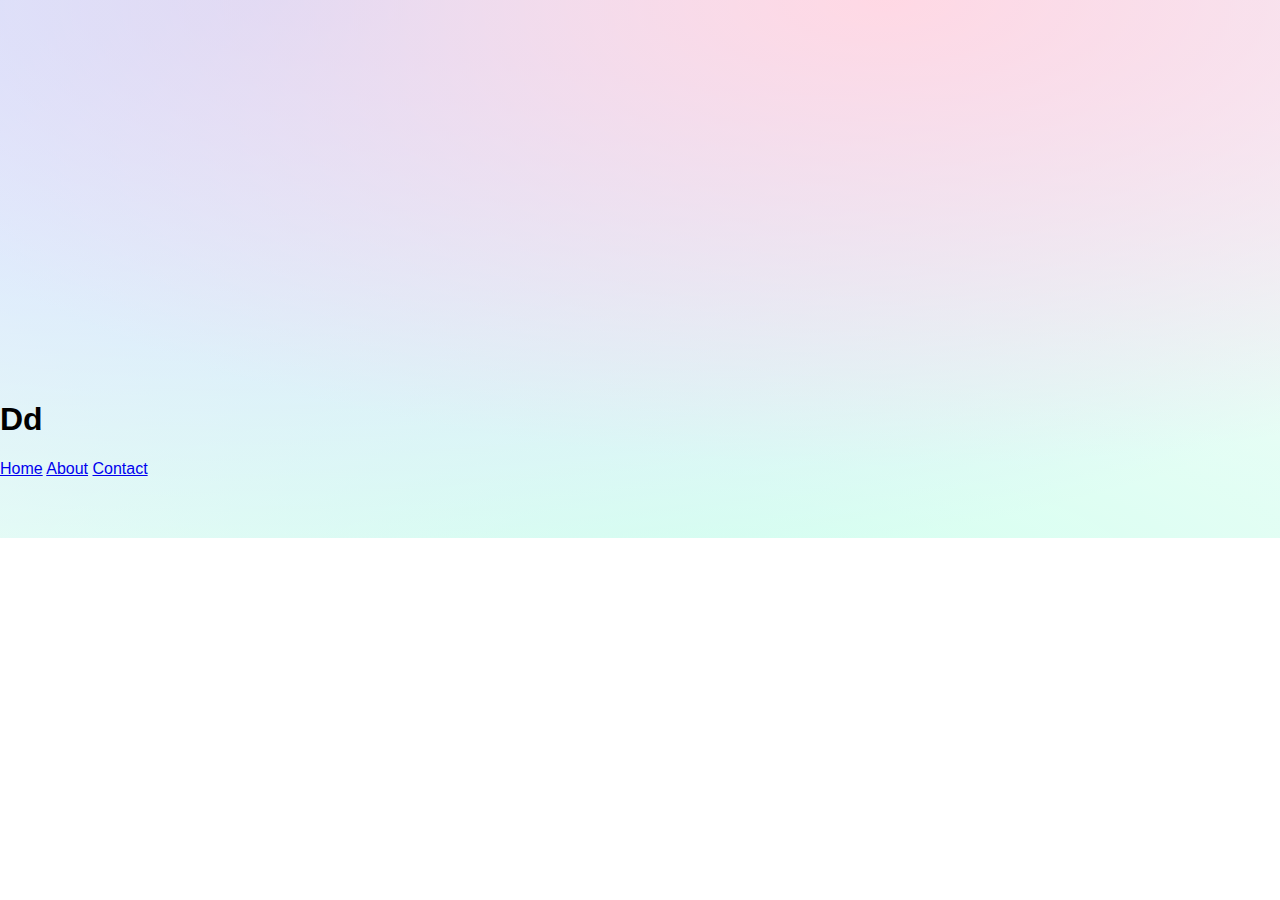
==== html css practic 3/preview.html @ 3c92c850 "add all files" ====
<!DOCTYPE html>
<html lang="en">

<head>
    <link rel="stylesheet" href="style.css">
    <link rel="stylesheet" href="preview.css">
    <title>Document</title>
</head>

<body>
    <div class="header">
        <h1 class="logo">Dd</h1>
        <div class="menu">
            <a href="#">Home</a>
            <a href="#">About</a>
            <a href="#">Contact</a>
        </div>
    </div>
</body>

</html>
---- html css practic 3/style.css ----
body{
    font-family: Arial, Helvetica, sans-serif;
}





.header {
    padding-bottom: 60px;

    padding-top: 380px !important;
    background: linear-gradient(0deg, rgba(255, 255, 255, 0.50) 0%, rgba(255, 255, 255, 0.50) 100%), radial-gradient(87.39% 86.44% at 69.24% 0%, #F3A8FF 0%, #FFB2CA 0.01%, rgba(185, 255, 200, 0.00) 100%), radial-gradient(114.56% 110.9% at 21.63% 0%, #9AB8FF 0%, rgba(169, 255, 240, 0.00) 100%), radial-gradient(129.77% 91.6% at 56.53% 107.7%, #A8FFE0 0%, rgba(255, 255, 255, 0.00) 100%), rgba(196, 196, 196, 0.10);

}

body {
    margin: 0;
}
.header-title {

    color: var(--Main-Black, #181717);
    font-family: Arial;
    font-size: 60px;
    font-style: normal;
    font-weight: 400;
    line-height: 120%;
    /* 72px */
}

.header p {
    font-size: 60px;
    line-height: 72px;

}

p {
    margin: 0;
}
main h5 {
    text-transform: uppercase;
}
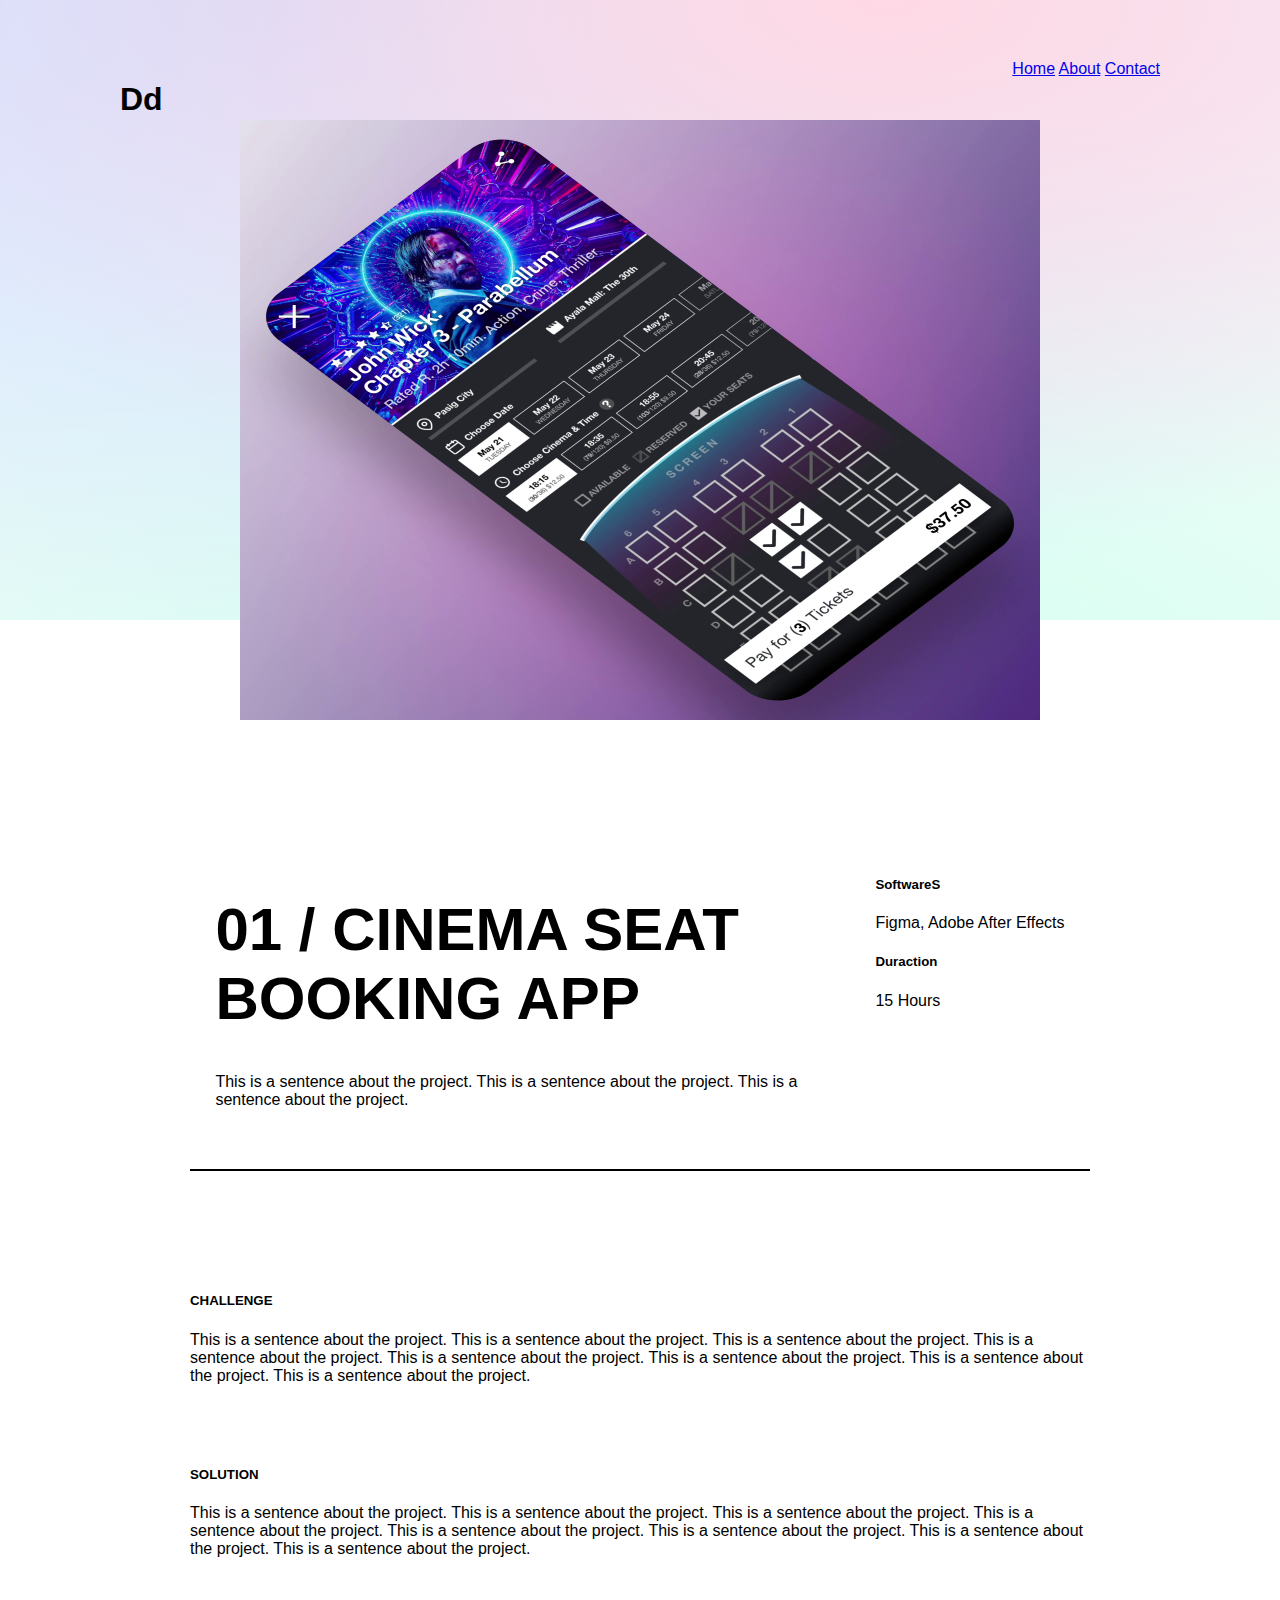
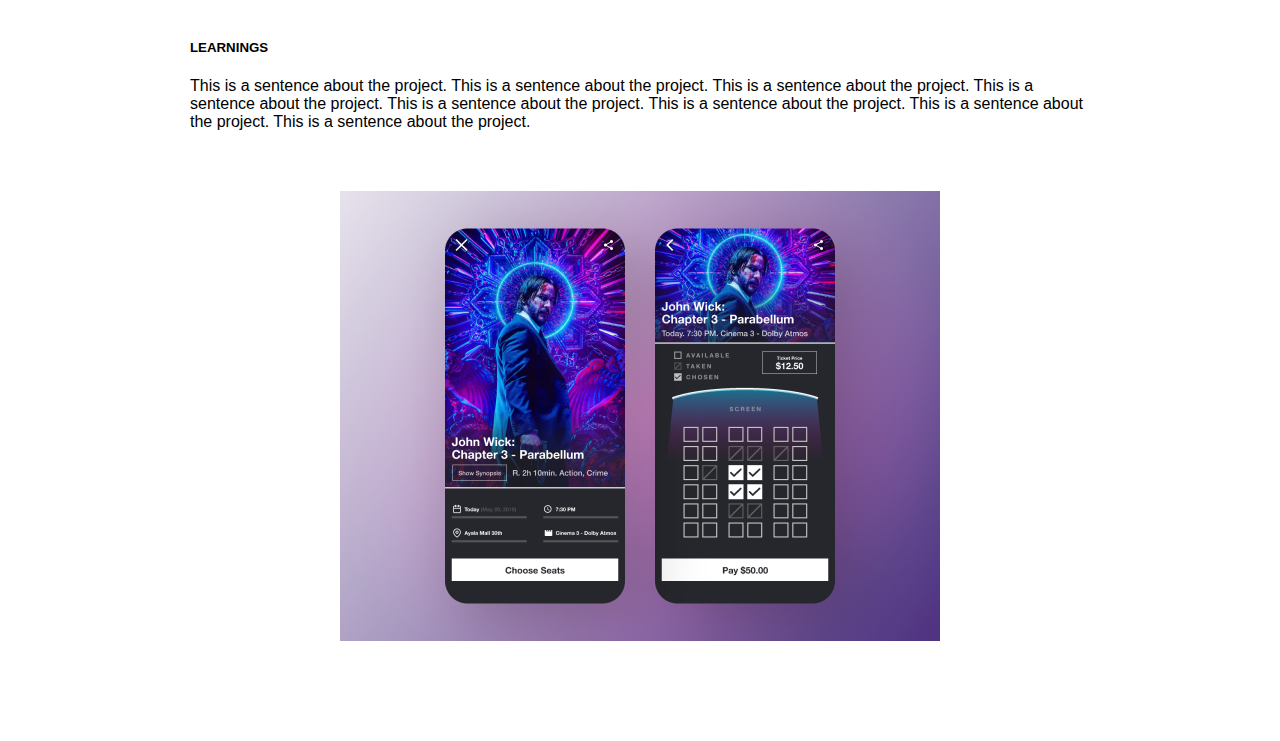
==== commit 4118148d: "Final Portfolio" ====
--- a/html css practic 3/preview.html
+++ b/html css practic 3/preview.html
@@ -8,7 +8,7 @@
 </head>
 
 <body>
-    <div class="header">
+    <div class="header container">
         <h1 class="logo">Dd</h1>
         <div class="menu">
             <a href="#">Home</a>
@@ -16,6 +16,48 @@
             <a href="#">Contact</a>
         </div>
     </div>
+    <div class="project__info">
+        <img class="project__image" src="figma 1.png" alt="#">
+        <div class="project__info--text">
+            <div style="max-width: 600px;">
+                <h1 class="project__title">01 / CINEMA SEAT BOOKING APP</h1>
+                <p class="project__description">
+                    This is a sentence about the project. This is a sentence about the project. This is a sentence about
+                    the
+                    project.
+                </p>
+            </div>
+
+            <div>
+                <div class="main">
+                    <h5>SoftwareS </h5>
+                    <p>Figma, Adobe After Effects</p>
+                    <div class="main">
+                        <h5>Duraction</h5>
+                        <p>15 Hours</p>
+                    </div>
+                </div>
+            </div>
+
+
+        </div>
+    </div>
+    </div>
+    <div class="description">
+        <div class="main">
+            <h5>CHALLENGE</h5>
+            <p>This is a sentence about the project. This is a sentence about the project. This is a sentence about the project. This is a sentence about the project. This is a sentence about the project. This is a sentence about the project. This is a sentence about the project. This is a sentence about the project. </p>
+        </div>
+        <div class="main">
+            <h5>SOLUTION</h5>
+            <p>This is a sentence about the project. This is a sentence about the project. This is a sentence about the project. This is a sentence about the project. This is a sentence about the project. This is a sentence about the project. This is a sentence about the project. This is a sentence about the project. </p>
+        </div>
+        <div class="main">
+            <h5>LEARNINGS</h5>
+            <p>This is a sentence about the project. This is a sentence about the project. This is a sentence about the project. This is a sentence about the project. This is a sentence about the project. This is a sentence about the project. This is a sentence about the project. This is a sentence about the project. </p>
+        </div>
+        <img src="card-1.png" alt="#">
+    </div>
 </body>
 
 </html>--- a/html css practic 3/style.css
+++ b/html css practic 3/style.css
@@ -8,8 +8,7 @@
 
 .header {
     padding-bottom: 60px;
-
-    padding-top: 380px !important;
+    padding-top: 60px;
     background: linear-gradient(0deg, rgba(255, 255, 255, 0.50) 0%, rgba(255, 255, 255, 0.50) 100%), radial-gradient(87.39% 86.44% at 69.24% 0%, #F3A8FF 0%, #FFB2CA 0.01%, rgba(185, 255, 200, 0.00) 100%), radial-gradient(114.56% 110.9% at 21.63% 0%, #9AB8FF 0%, rgba(169, 255, 240, 0.00) 100%), radial-gradient(129.77% 91.6% at 56.53% 107.7%, #A8FFE0 0%, rgba(255, 255, 255, 0.00) 100%), rgba(196, 196, 196, 0.10);
 
 }
--- a/html css practic 3/preview.css
+++ b/html css practic 3/preview.css
@@ -0,0 +1,62 @@
+.header {
+    display: flex;
+    justify-content: space-between;
+    padding-bottom: 480px !important;
+}
+
+.container {
+    padding-left: 120px;
+    padding-right: 120px;
+}
+
+.header p {
+    font-size: 60px;
+    line-height: 72px;
+
+}
+
+p {
+    margin: 0;
+}
+
+main h5 {
+    text-transform: uppercase;
+}
+
+.project__info {
+    position: relative;
+    margin: 0 auto;
+    padding-bottom: 60px;
+}
+
+.project__image {
+    height: 600px;
+    width: 800px;
+    left: calc(50% - 400px);
+    top: -500px;
+    position: absolute;
+}
+
+.project__info--text {
+    margin: 0 auto;
+    padding-top: 235px;
+    max-width: 1200px;
+    display: flex;
+    justify-content: center;
+    gap: 60px;
+}
+
+.project__title {
+    font-size: 60px;
+}
+
+.description {
+    border-top: 2px solid black;
+    gap: 60px;
+    margin: 0 auto;
+    padding: 100px 0;
+    max-width: 900px;
+    display: flex;
+    flex-direction: column;
+    align-items: center;
+}